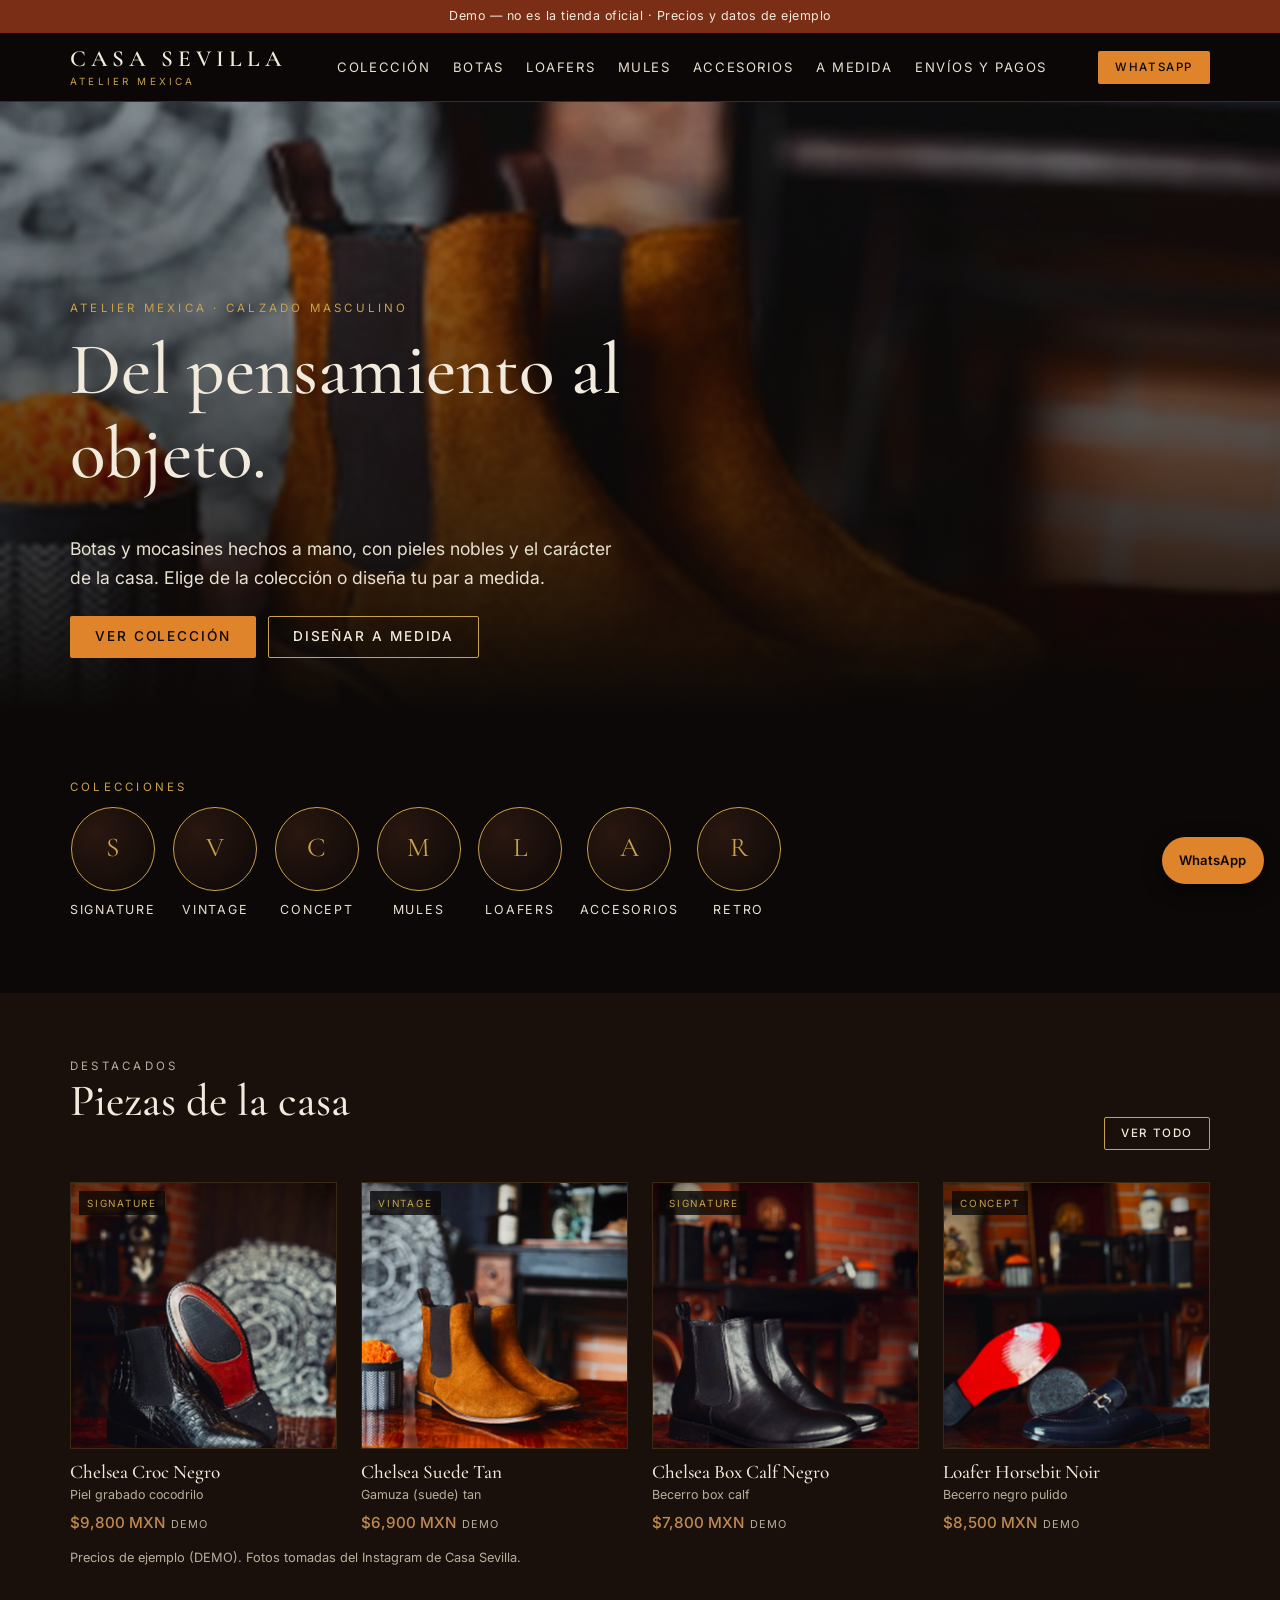
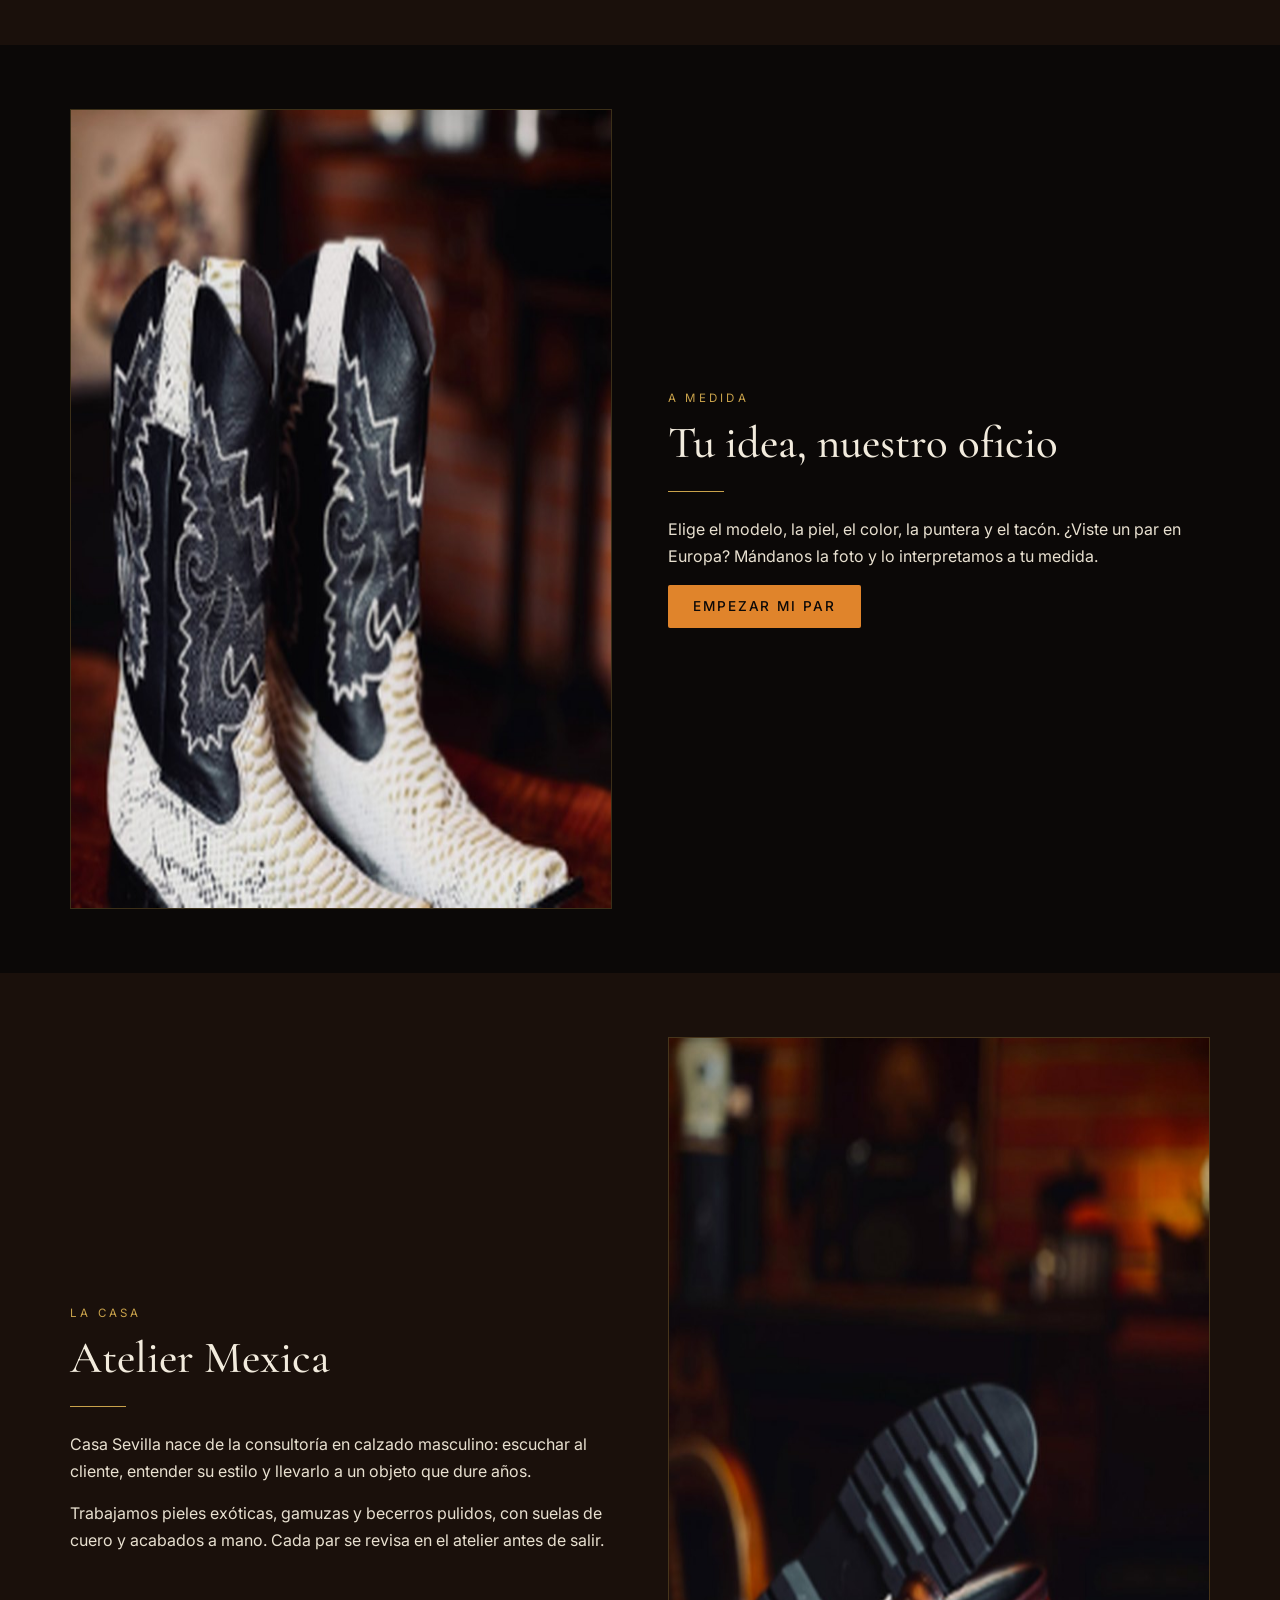
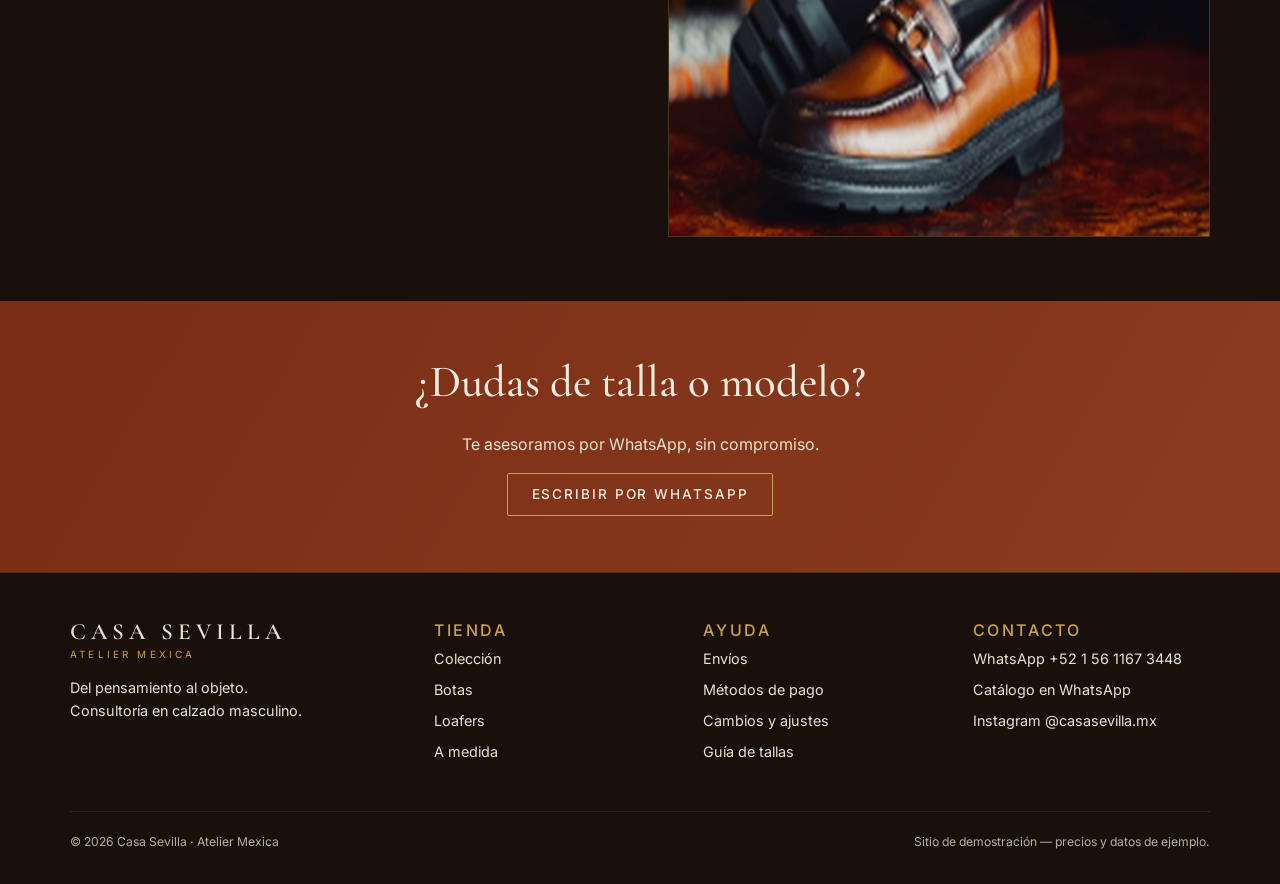
==== index.html @ e57d64a9 "Demo Casa Sevilla — Carmina UX + estilo Instagram Atelier Mexica" ====
<!doctype html>
<html lang="es-MX">
<head>
  <meta charset="utf-8">
  <meta name="viewport" content="width=device-width, initial-scale=1">
  <title>Casa Sevilla — Atelier Mexica (demo)</title>
  <meta name="description" content="Calzado masculino artesanal y a medida. Del pensamiento al objeto.">
  <meta name="robots" content="noindex">
  <meta name="theme-color" content="#0B0807">
  <link rel="preconnect" href="https://fonts.googleapis.com">
  <link rel="preconnect" href="https://fonts.gstatic.com" crossorigin>
  <link href="https://fonts.googleapis.com/css2?family=Cormorant+Garamond:wght@400;500;600&family=Inter:wght@400;500;600&display=swap" rel="stylesheet">
  <link rel="stylesheet" href="assets/styles.css">
</head>
<body>
  <a class="skip" href="#main">Saltar al contenido</a>
  <div class="demo-banner" role="note">Demo — no es la tienda oficial · Precios y datos de ejemplo</div>
  <header class="site-header">
    <div class="wrap header-inner">
      <a class="logo" href="index.html" aria-label="Casa Sevilla, inicio"><strong>CASA SEVILLA</strong><small>Atelier Mexica</small></a>
      <button class="menu-toggle" type="button" aria-expanded="false" aria-controls="main-nav">Menú</button>
      <nav id="main-nav" class="main-nav" aria-label="Principal">
        <ul>
          <li><a href="catalogo.html">Colección</a></li>
          <li><a href="catalogo.html?tipo=botas">Botas</a></li>
          <li><a href="catalogo.html?tipo=loafers">Loafers</a></li>
          <li><a href="catalogo.html?tipo=mules">Mules</a></li>
          <li><a href="catalogo.html?tipo=accesorios">Accesorios</a></li>
          <li><a href="a-medida.html">A medida</a></li>
          <li><a href="envios-pagos.html">Envíos y pagos</a></li>
        </ul>
      </nav>
      <a class="btn btn-primary btn-sm header-cta" href="https://wa.me/5215611673448?text=Hola%20Casa%20Sevilla%2C%20quiero%20informaci%C3%B3n%20de%20sus%20modelos." target="_blank" rel="noopener">WhatsApp</a>
    </div>
  </header>

  <main id="main">
    <section class="hero" style="background-image:url('assets/img/prod-02.jpg')">
      <div class="wrap"><div class="hero-content">
        <p class="eyebrow">Atelier Mexica · Calzado masculino</p>
        <h1>Del pensamiento al objeto.</h1>
        <p class="lead">Botas y mocasines hechos a mano, con pieles nobles y el carácter de la casa. Elige de la colección o diseña tu par a medida.</p>
        <div class="actions">
          <a class="btn btn-primary" href="catalogo.html">Ver colección</a>
          <a class="btn btn-ghost" href="a-medida.html">Diseñar a medida</a>
        </div>
      </div></div>
    </section>

    <section class="section" aria-labelledby="cols-title">
      <div class="wrap">
        <p class="eyebrow">Colecciones</p>
        <h2 id="cols-title" class="visually-hidden">Colecciones</h2>
        <nav class="collections" aria-label="Colecciones">
          <a class="collection" href="catalogo.html?col=signature"><span class="ring" aria-hidden="true">S</span>Signature</a>
          <a class="collection" href="catalogo.html?col=vintage"><span class="ring" aria-hidden="true">V</span>Vintage</a>
          <a class="collection" href="catalogo.html?col=concept"><span class="ring" aria-hidden="true">C</span>Concept</a>
          <a class="collection" href="catalogo.html?tipo=mules"><span class="ring" aria-hidden="true">M</span>Mules</a>
          <a class="collection" href="catalogo.html?col=loafers"><span class="ring" aria-hidden="true">L</span>Loafers</a>
          <a class="collection" href="catalogo.html?tipo=accesorios"><span class="ring" aria-hidden="true">A</span>Accesorios</a>
          <a class="collection" href="catalogo.html?col=retro"><span class="ring" aria-hidden="true">R</span>Retro</a>
        </nav>
      </div>
    </section>

    <section class="section section-alt" aria-labelledby="dest-title">
      <div class="wrap">
        <div class="section-head">
          <div>
            <p class="eyebrow">Destacados</p>
            <h2 id="dest-title">Piezas de la casa</h2>
          </div>
          <a class="btn btn-ghost btn-sm" href="catalogo.html">Ver todo</a>
        </div>
        <div class="grid grid-4" data-featured></div>
        <p class="notice">Precios de ejemplo (DEMO). Fotos tomadas del Instagram de Casa Sevilla.</p>
      </div>
    </section>

    <section class="section" aria-labelledby="mto-title">
      <div class="wrap split">
        <img src="assets/img/prod-08.jpg" alt="Bota vaquera de pitón crema con caña bordada" width="800" height="800" loading="lazy">
        <div>
          <p class="eyebrow">A medida</p>
          <h2 id="mto-title">Tu idea, nuestro oficio</h2>
          <div class="divider"></div>
          <p>Elige el modelo, la piel, el color, la puntera y el tacón. ¿Viste un par en Europa? Mándanos la foto y lo interpretamos a tu medida.</p>
          <a class="btn btn-primary" href="a-medida.html">Empezar mi par</a>
        </div>
      </div>
    </section>

    <section class="section section-alt" aria-labelledby="hist-title">
      <div class="wrap split">
        <div>
          <p class="eyebrow">La casa</p>
          <h2 id="hist-title">Atelier Mexica</h2>
          <div class="divider"></div>
          <p>Casa Sevilla nace de la consultoría en calzado masculino: escuchar al cliente, entender su estilo y llevarlo a un objeto que dure años.</p>
          <p>Trabajamos pieles exóticas, gamuzas y becerros pulidos, con suelas de cuero y acabados a mano. Cada par se revisa en el atelier antes de salir.</p>
        </div>
        <img src="assets/img/prod-06.jpg" alt="Loafer horsebit cognac con suela tractor sobre mesa de madera tallada" width="800" height="800" loading="lazy">
      </div>
    </section>

    <section class="cta-band">
      <div class="wrap">
        <h2>¿Dudas de talla o modelo?</h2>
        <p>Te asesoramos por WhatsApp, sin compromiso.</p>
        <a class="btn btn-ghost" href="https://wa.me/5215611673448?text=Hola%20Casa%20Sevilla%2C%20quiero%20informaci%C3%B3n%20de%20sus%20modelos." target="_blank" rel="noopener">Escribir por WhatsApp</a>
      </div>
    </section>
  </main>

  <footer class="site-footer">
    <div class="wrap">
      <div class="footer-grid">
        <div>
          <a class="logo" href="index.html"><strong>CASA SEVILLA</strong><small>Atelier Mexica</small></a>
          <p style="margin-top:1rem">Del pensamiento al objeto.<br>Consultoría en calzado masculino.</p>
        </div>
        <div>
          <h2>Tienda</h2>
          <ul>
            <li><a href="catalogo.html">Colección</a></li>
            <li><a href="catalogo.html?tipo=botas">Botas</a></li>
            <li><a href="catalogo.html?tipo=loafers">Loafers</a></li>
            <li><a href="a-medida.html">A medida</a></li>
          </ul>
        </div>
        <div>
          <h2>Ayuda</h2>
          <ul>
            <li><a href="envios-pagos.html#envios">Envíos</a></li>
            <li><a href="envios-pagos.html#pagos">Métodos de pago</a></li>
            <li><a href="envios-pagos.html#cambios">Cambios y ajustes</a></li>
            <li><a href="envios-pagos.html#tallas">Guía de tallas</a></li>
          </ul>
        </div>
        <div>
          <h2>Contacto</h2>
          <ul>
            <li><a href="https://wa.me/5215611673448?text=Hola%20Casa%20Sevilla%2C%20quiero%20informaci%C3%B3n%20de%20sus%20modelos." target="_blank" rel="noopener">WhatsApp +52 1 56 1167 3448</a></li>
            <li><a href="https://wa.me/c/5215611673448" target="_blank" rel="noopener">Catálogo en WhatsApp</a></li>
            <li><a href="https://www.instagram.com/casasevilla.mx/" target="_blank" rel="noopener">Instagram @casasevilla.mx</a></li>
          </ul>
        </div>
      </div>
      <div class="footer-bottom">
        <span>© <span data-year>2026</span> Casa Sevilla · Atelier Mexica</span>
        <span>Sitio de demostración — precios y datos de ejemplo.</span>
      </div>
    </div>
  </footer>
  <a class="wa-float" href="https://wa.me/5215611673448?text=Hola%20Casa%20Sevilla%2C%20quiero%20informaci%C3%B3n%20de%20sus%20modelos." target="_blank" rel="noopener" aria-label="Escríbenos por WhatsApp">WhatsApp</a>
  <script src="assets/main.js" defer></script>
</body>
</html>
---- assets/styles.css ----
/* Casa Sevilla — demo estática. Un solo CSS, móvil primero. */
:root{
  --bg:#0B0807; --sec:#1A100B; --brown:#2A1710;
  --brick:#B4552D; --brick-d:#8A3B20; --mahogany:#7A2E16;
  --amber:#E0842B; --gold:#C9A24B; --cognac:#9A4A22; --tan:#C08A4E;
  --cream:#F2EBDD; --cream-2:#E8E0D0; --muted:#B9AE9C; --red:#D01A1A;
  --serif:"Cormorant Garamond",Georgia,serif; --sans:"Inter",system-ui,sans-serif;
  --max:1180px; --r:2px;
}
*,*::before,*::after{box-sizing:border-box}
html{scroll-behavior:smooth}
body{margin:0;background:var(--bg);color:var(--cream-2);font:400 1rem/1.65 var(--sans);-webkit-font-smoothing:antialiased}
img{max-width:100%;display:block}
a{color:var(--amber)}
a:hover{color:var(--gold)}
:focus-visible{outline:2px solid var(--amber);outline-offset:3px}
h1,h2,h3{font-family:var(--serif);font-weight:500;color:var(--cream);line-height:1.15;margin:0 0 .5em}
h1{font-size:clamp(2.4rem,8vw,4.6rem)}
h2{font-size:clamp(1.9rem,5vw,2.8rem)}
h3{font-size:1.45rem}
p{margin:0 0 1em}
.wrap{max-width:var(--max);margin:0 auto;padding:0 1.25rem}
.eyebrow{font-size:.72rem;letter-spacing:.28em;text-transform:uppercase;color:var(--gold);margin:0 0 .8em}
.skip{position:absolute;left:-999px;top:0;background:var(--amber);color:var(--bg);padding:.5rem 1rem;z-index:100}
.skip:focus{left:0}
.visually-hidden{position:absolute!important;width:1px;height:1px;overflow:hidden;clip:rect(0 0 0 0)}

/* Banner demo */
.demo-banner{background:var(--mahogany);color:var(--cream);text-align:center;font-size:.78rem;padding:.4rem 1rem;letter-spacing:.04em}

/* Header */
.site-header{position:sticky;top:0;z-index:50;background:rgba(11,8,7,.94);backdrop-filter:blur(6px);border-bottom:1px solid rgba(201,162,75,.25)}
.header-inner{display:flex;align-items:center;justify-content:space-between;gap:1rem;min-height:68px}
.logo{text-decoration:none;color:var(--cream);display:flex;flex-direction:column;line-height:1}
.logo strong{font-family:var(--serif);font-weight:600;font-size:1.3rem;letter-spacing:.16em;white-space:nowrap}
@media (min-width:760px){.logo strong{font-size:1.45rem;letter-spacing:.22em}}
.logo small{font-size:.62rem;letter-spacing:.32em;text-transform:uppercase;color:var(--gold);margin-top:.35rem}
.menu-toggle{background:none;border:1px solid var(--gold);color:var(--cream);padding:.45rem .75rem;font:inherit;font-size:.85rem;cursor:pointer;border-radius:var(--r)}
.main-nav{display:none;position:absolute;left:0;right:0;top:100%;background:var(--sec);border-bottom:1px solid rgba(201,162,75,.25)}
.main-nav.open{display:block}
.main-nav ul{list-style:none;margin:0;padding:.5rem 1.25rem 1.25rem}
.main-nav a{display:block;padding:.75rem 0;color:var(--cream-2);text-decoration:none;font-size:.95rem;letter-spacing:.06em;border-bottom:1px solid rgba(232,224,208,.08)}
.main-nav a:hover,.main-nav a[aria-current="page"]{color:var(--amber)}
.btn.header-cta{display:none}
@media (min-width:980px){
  .menu-toggle{display:none}
  .main-nav{display:block;position:static;background:none;border:0}
  .main-nav ul{display:flex;gap:1.4rem;padding:0}
  .main-nav a{border:0;padding:.25rem 0;font-size:.82rem;text-transform:uppercase;letter-spacing:.12em}
  .btn.header-cta{display:inline-flex}
}

/* Botones */
.btn{display:inline-flex;align-items:center;justify-content:center;gap:.5rem;padding:.85rem 1.5rem;font:500 .85rem/1 var(--sans);letter-spacing:.14em;text-transform:uppercase;text-decoration:none;border-radius:var(--r);border:1px solid transparent;cursor:pointer;transition:background .2s,color .2s,border-color .2s}
.btn-primary{background:var(--amber);color:var(--bg)}
.btn-primary:hover{background:var(--gold);color:var(--bg)}
.btn-ghost{border-color:var(--gold);color:var(--cream)}
.btn-ghost:hover{background:var(--gold);color:var(--bg)}
.btn-sm{padding:.6rem 1rem;font-size:.72rem}
.btn-block{width:100%}

/* Hero */
.hero{position:relative;min-height:68vh;display:flex;align-items:flex-end;background:var(--sec) center 70%/cover no-repeat;isolation:isolate}
.hero::after{content:"";position:absolute;inset:0;z-index:-1;background:linear-gradient(180deg,rgba(11,8,7,.25) 0%,rgba(11,8,7,.55) 45%,var(--bg) 100%)}
.hero>.wrap{width:100%}
.hero-content{padding:4rem 0 3.5rem;max-width:640px}
.hero p.lead{font-size:1.1rem;color:var(--cream-2);max-width:32em}
.hero .actions{display:flex;flex-wrap:wrap;gap:.75rem;margin-top:1.5rem}
.page-hero{background:linear-gradient(180deg,var(--brown),var(--bg));padding:3.5rem 0 2.5rem;border-bottom:1px solid rgba(201,162,75,.15)}
.page-hero p{max-width:40em;color:var(--muted)}

/* Secciones */
.section{padding:4rem 0}
.section-alt{background:var(--sec)}
.section-head{display:flex;flex-wrap:wrap;justify-content:space-between;align-items:end;gap:1rem;margin-bottom:2rem}
.section-head p{color:var(--muted);max-width:36em;margin:0}
.divider{width:56px;height:1px;background:var(--gold);margin:1rem 0 1.5rem}

/* Colecciones (highlights IG) */
.collections{display:flex;gap:1.1rem;overflow-x:auto;padding-bottom:.5rem;scroll-snap-type:x mandatory}
.collection{flex:0 0 auto;scroll-snap-align:start;text-align:center;text-decoration:none;color:var(--cream-2);font-size:.78rem;letter-spacing:.14em;text-transform:uppercase}
.collection span.ring{display:grid;place-items:center;width:84px;height:84px;margin:0 auto .6rem;border-radius:50%;border:1px solid var(--gold);background:radial-gradient(circle at 30% 30%,var(--brown),var(--bg));font-family:var(--serif);font-size:1.7rem;color:var(--gold);text-transform:none;letter-spacing:0;transition:border-color .2s}
.collection:hover span.ring{border-color:var(--amber);color:var(--amber)}

/* Grid productos */
.grid{display:grid;grid-template-columns:repeat(2,1fr);gap:1rem}
@media (min-width:760px){.grid{grid-template-columns:repeat(3,1fr);gap:1.5rem}}
@media (min-width:1100px){.grid-4{grid-template-columns:repeat(4,1fr)}}
.card{text-decoration:none;color:inherit;display:block}
.card .thumb{position:relative;aspect-ratio:1/1;overflow:hidden;background:var(--sec);border:1px solid rgba(201,162,75,.18)}
.card .thumb img{width:100%;height:100%;object-fit:cover;transition:transform .5s}
.card:hover .thumb img{transform:scale(1.04)}
.card .tag{position:absolute;top:.5rem;left:.5rem;background:rgba(11,8,7,.8);color:var(--gold);font-size:.62rem;letter-spacing:.18em;text-transform:uppercase;padding:.25rem .5rem}
.card h3{font-size:1.2rem;margin:.75rem 0 .15rem}
.card .meta{font-size:.78rem;color:var(--muted);margin:0}
.price{color:var(--tan);font-weight:500;font-size:.95rem;margin:.25rem 0 0}
.price small{color:var(--muted);font-weight:400;font-size:.68rem;letter-spacing:.1em;margin-left:.35rem}

/* Placeholder elegante */
.ph{display:grid;place-items:center;width:100%;height:100%;background:var(--sec);border:1px solid var(--gold);font-family:var(--serif);color:var(--gold);font-size:1.3rem;text-align:center;padding:1rem}

/* Filtros */
.filters{display:flex;gap:.5rem;overflow-x:auto;margin-bottom:2rem;padding-bottom:.25rem}
.filter{flex:0 0 auto;background:none;border:1px solid rgba(201,162,75,.4);color:var(--cream-2);padding:.5rem 1rem;font:inherit;font-size:.8rem;letter-spacing:.08em;border-radius:999px;cursor:pointer}
.filter[aria-pressed="true"],.filter:hover{background:var(--gold);border-color:var(--gold);color:var(--bg)}
.empty{color:var(--muted)}

/* Bloques split */
.split{display:grid;gap:2rem;align-items:center}
@media (min-width:860px){.split{grid-template-columns:1fr 1fr;gap:3.5rem}}
.split img{border:1px solid rgba(201,162,75,.25)}

/* Pasos */
.steps{list-style:none;padding:0;margin:0;display:grid;gap:1rem;counter-reset:s}
@media (min-width:760px){.steps{grid-template-columns:repeat(5,1fr)}}
.steps li{counter-increment:s;background:var(--brown);border-top:2px solid var(--brick);padding:1.25rem}
.steps li::before{content:counter(s,decimal-leading-zero);display:block;font-family:var(--serif);font-size:2rem;color:var(--amber);line-height:1;margin-bottom:.5rem}
.steps h3{font-size:1.15rem;margin:0 0 .25rem}
.steps p{font-size:.88rem;color:var(--muted);margin:0}

/* Ficha producto */
.product{display:grid;gap:2rem;padding:2.5rem 0 4rem}
@media (min-width:900px){.product{grid-template-columns:1.1fr 1fr;gap:3.5rem}}
.gallery-main{aspect-ratio:1/1;border:1px solid rgba(201,162,75,.25);overflow:hidden;background:var(--sec)}
.gallery-main img{width:100%;height:100%;object-fit:cover}
.breadcrumb{font-size:.78rem;color:var(--muted);padding-top:1.5rem}
.breadcrumb a{color:var(--muted)}
.sizes{display:flex;flex-wrap:wrap;gap:.5rem;border:0;padding:0;margin:0 0 .5rem}
.sizes legend{font-size:.8rem;letter-spacing:.12em;text-transform:uppercase;color:var(--gold);margin-bottom:.6rem}
.sizes label{position:relative}
.sizes input{position:absolute;opacity:0}
.sizes span{display:grid;place-items:center;min-width:48px;height:44px;border:1px solid rgba(232,224,208,.3);font-size:.9rem;cursor:pointer}
.sizes input:checked+span{background:var(--cream);color:var(--bg);border-color:var(--cream)}
.sizes input:focus-visible+span{outline:2px solid var(--amber);outline-offset:2px}
.specs{border-top:1px solid rgba(232,224,208,.12);margin-top:1.5rem}
.specs details{border-bottom:1px solid rgba(232,224,208,.12);padding:.9rem 0}
.specs summary{cursor:pointer;font-family:var(--serif);font-size:1.2rem;color:var(--cream)}
.specs p{margin:.6rem 0 0;color:var(--muted);font-size:.92rem}
.badges{list-style:none;padding:0;margin:1.5rem 0 0;display:grid;gap:.4rem;font-size:.85rem;color:var(--muted)}
.badges li::before{content:"◆ ";color:var(--gold)}
.notice{font-size:.8rem;color:var(--muted);margin-top:.75rem}
.form-error{color:#ff8a6a;font-size:.85rem;min-height:1.2em;margin:.5rem 0}

/* Formularios */
.form{display:grid;gap:1.1rem;background:var(--sec);border:1px solid rgba(201,162,75,.25);padding:1.5rem}
@media (min-width:760px){.form{grid-template-columns:1fr 1fr;padding:2rem}.form .full{grid-column:1/-1}}
.field label{display:block;font-size:.78rem;letter-spacing:.12em;text-transform:uppercase;color:var(--gold);margin-bottom:.4rem}
.field input,.field select,.field textarea{width:100%;background:var(--bg);color:var(--cream);border:1px solid rgba(232,224,208,.28);border-radius:var(--r);padding:.75rem .85rem;font:inherit;font-size:16px}
.field input:focus,.field select:focus,.field textarea:focus{border-color:var(--amber);outline:none;box-shadow:0 0 0 2px rgba(224,132,43,.35)}
.field .hint{font-size:.76rem;color:var(--muted);margin:.35rem 0 0}

/* Info cards */
.info-grid{display:grid;gap:1rem}
@media (min-width:760px){.info-grid{grid-template-columns:repeat(2,1fr);gap:1.5rem}}
.info{background:var(--brown);padding:1.5rem;border-left:2px solid var(--gold)}
.info ul{padding-left:1.1rem;margin:0}
.info li{margin-bottom:.35rem}
.demo-data{font-family:ui-monospace,Menlo,monospace;background:var(--bg);border:1px dashed var(--brick);padding:.9rem;font-size:.85rem;color:var(--cream-2)}
.demo-data b{color:var(--red)}
.faq details{border-bottom:1px solid rgba(232,224,208,.12);padding:1rem 0}
.faq summary{cursor:pointer;font-family:var(--serif);font-size:1.25rem;color:var(--cream)}
.faq p{margin:.6rem 0 0;color:var(--muted)}

/* CTA band */
.cta-band{background:linear-gradient(120deg,var(--mahogany),var(--brick-d));text-align:center;padding:3.5rem 0}
.cta-band p{color:var(--cream-2)}

/* Footer */
.site-footer{background:var(--sec);border-top:1px solid rgba(201,162,75,.25);padding:3rem 0 2rem;font-size:.9rem}
.footer-grid{display:grid;gap:2rem}
@media (min-width:760px){.footer-grid{grid-template-columns:1.4fr 1fr 1fr 1fr}}
.site-footer h2{font-size:1rem;font-family:var(--sans);letter-spacing:.16em;text-transform:uppercase;color:var(--gold)}
.site-footer ul{list-style:none;padding:0;margin:0}
.site-footer li{margin-bottom:.45rem}
.site-footer a{color:var(--cream-2);text-decoration:none}
.site-footer a:hover{color:var(--amber)}
.footer-bottom{margin-top:2.5rem;padding-top:1.25rem;border-top:1px solid rgba(232,224,208,.1);font-size:.76rem;color:var(--muted);display:flex;flex-wrap:wrap;justify-content:space-between;gap:.5rem}

/* WhatsApp flotante */
.wa-float{position:fixed;right:1rem;bottom:1rem;z-index:60;background:var(--amber);color:var(--bg);border-radius:999px;padding:.8rem 1.1rem;font-weight:600;font-size:.82rem;text-decoration:none;box-shadow:0 6px 20px rgba(0,0,0,.45)}
.wa-float:hover{background:var(--gold);color:var(--bg)}

@media (prefers-reduced-motion:reduce){*{transition:none!important;scroll-behavior:auto!important}}

/* Tabla de tallas */
.info th,.info td{padding:.55rem .5rem;border-bottom:1px solid rgba(232,224,208,.12)}
.info th{color:var(--gold);font-weight:500;font-size:.8rem;letter-spacing:.12em}
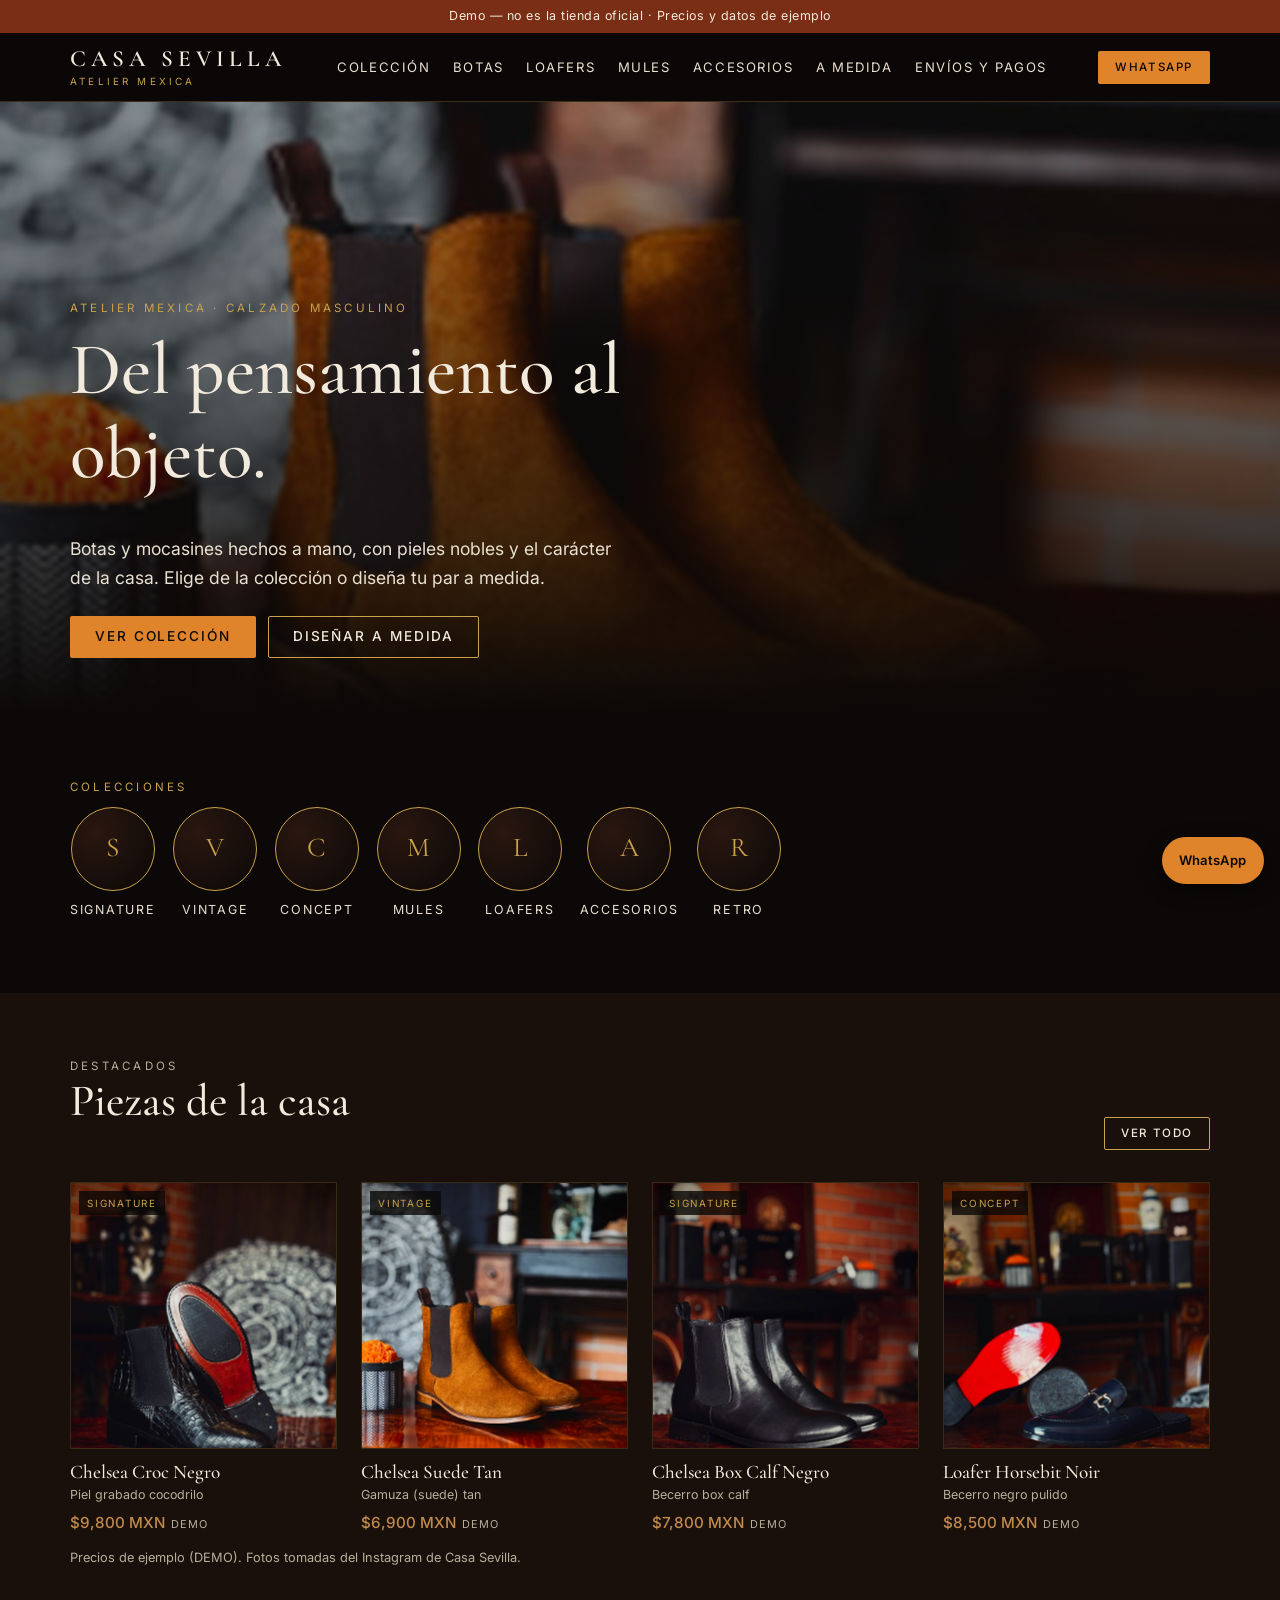
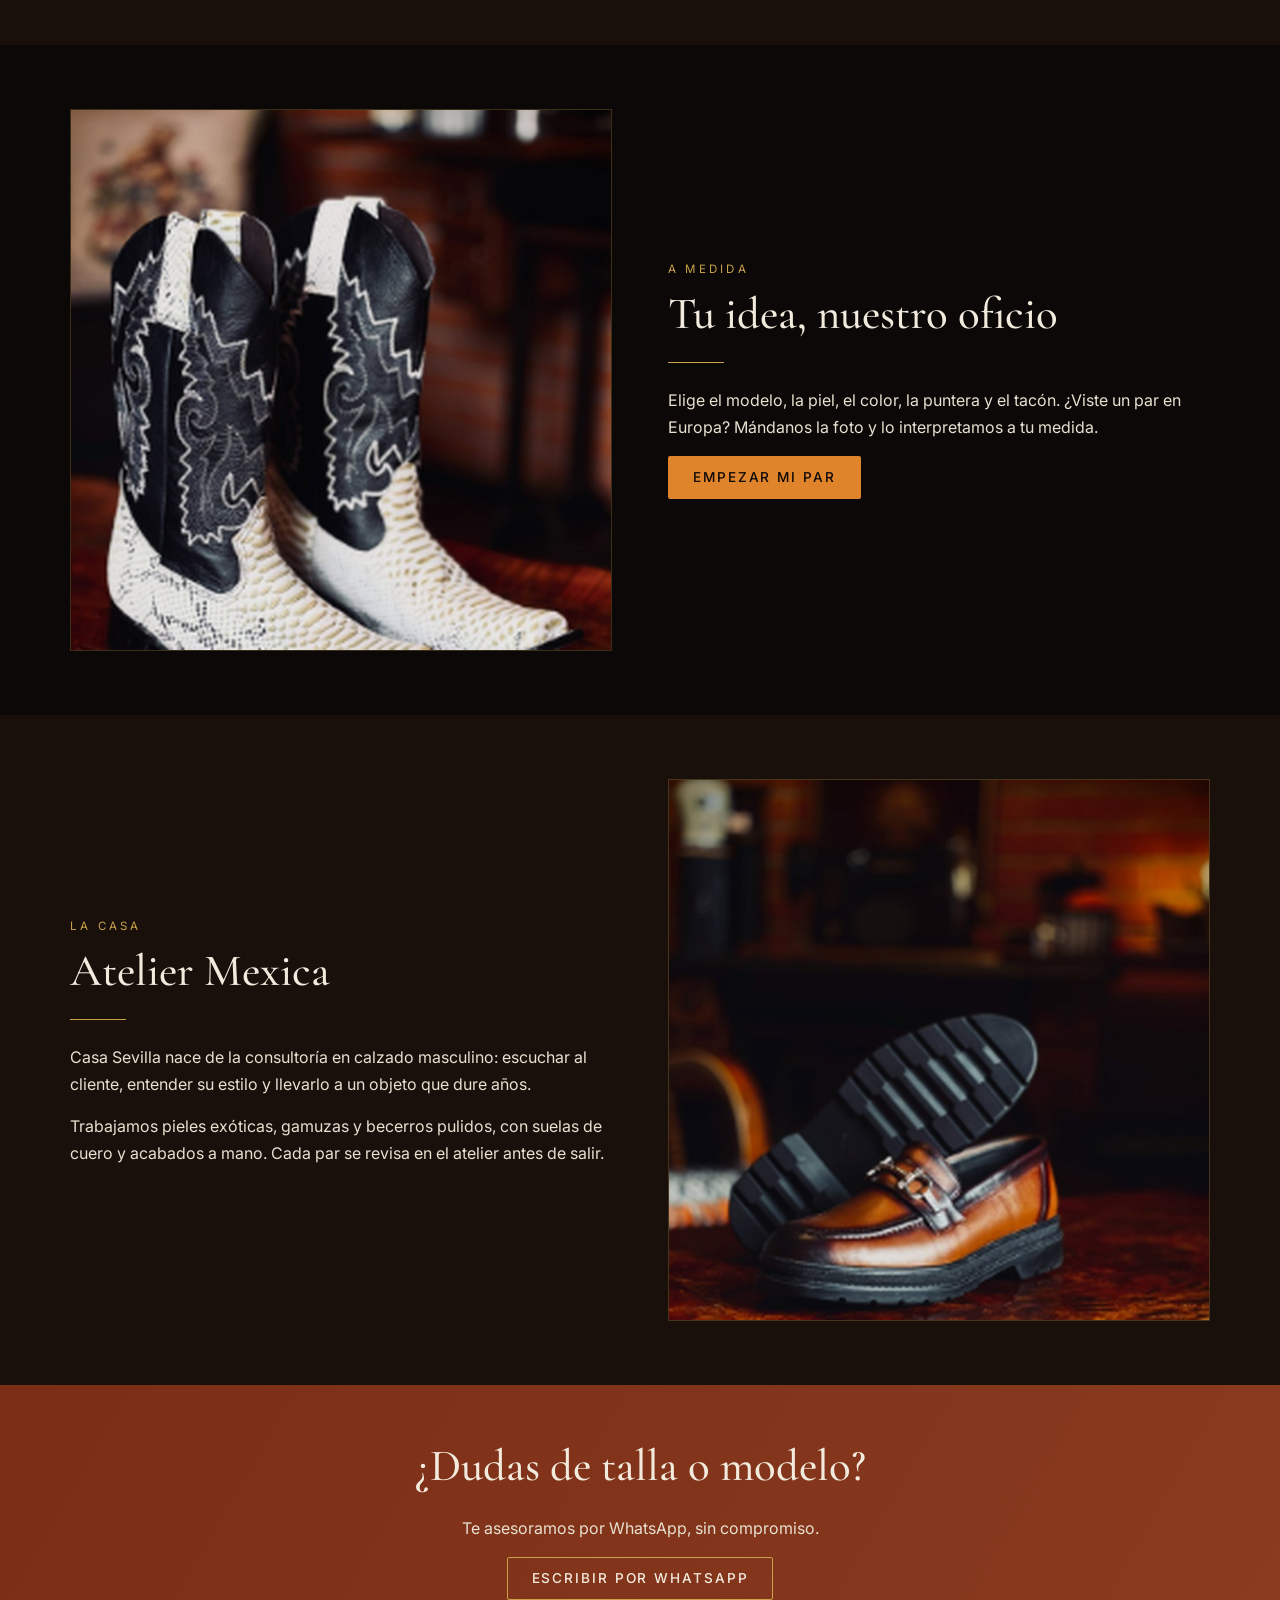
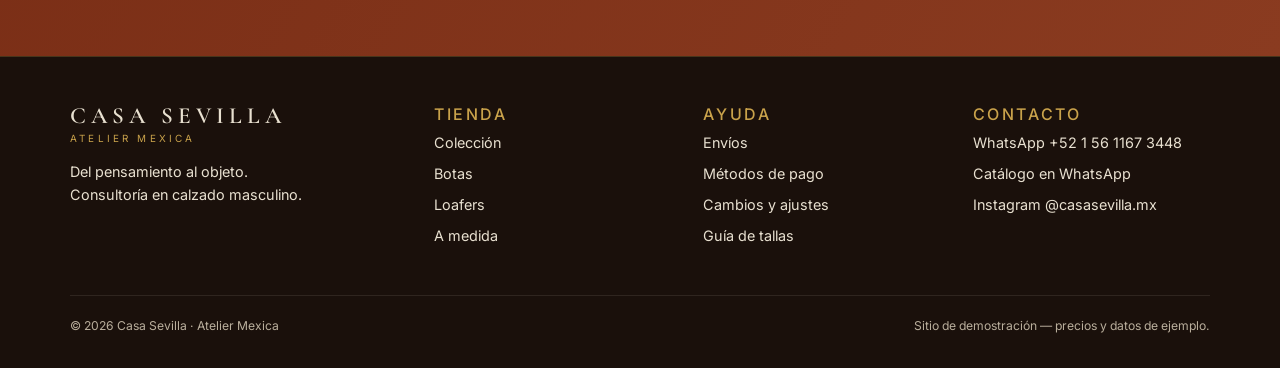
==== commit 9c049866: "Moderniza la demo con prácticas de modern-web-guidance El escáner no encontró patrones legacy. Se ap" ====
--- a/index.html
+++ b/index.html
@@ -10,7 +10,7 @@
   <link rel="preconnect" href="https://fonts.googleapis.com">
   <link rel="preconnect" href="https://fonts.gstatic.com" crossorigin>
   <link href="https://fonts.googleapis.com/css2?family=Cormorant+Garamond:wght@400;500;600&family=Inter:wght@400;500;600&display=swap" rel="stylesheet">
-  <link rel="stylesheet" href="assets/styles.css">
+  <link rel="stylesheet" href="assets/styles.css?v=20261116">
 </head>
 <body>
   <a class="skip" href="#main">Saltar al contenido</a>
@@ -35,7 +35,8 @@
   </header>
 
   <main id="main">
-    <section class="hero" style="background-image:url('assets/img/prod-02.jpg')">
+    <section class="hero">
+      <img class="hero-media" src="assets/img/prod-02.jpg" alt="Bota Chelsea de gamuza color tabaco" width="800" height="800" fetchpriority="high" decoding="async">
       <div class="wrap"><div class="hero-content">
         <p class="eyebrow">Atelier Mexica · Calzado masculino</p>
         <h1>Del pensamiento al objeto.</h1>
@@ -79,7 +80,7 @@
 
     <section class="section" aria-labelledby="mto-title">
       <div class="wrap split">
-        <img src="assets/img/prod-08.jpg" alt="Bota vaquera de pitón crema con caña bordada" width="800" height="800" loading="lazy">
+        <img src="assets/img/prod-08.jpg" alt="Bota vaquera de pitón crema con caña bordada" width="800" height="800" loading="lazy" decoding="async">
         <div>
           <p class="eyebrow">A medida</p>
           <h2 id="mto-title">Tu idea, nuestro oficio</h2>
@@ -99,7 +100,7 @@
           <p>Casa Sevilla nace de la consultoría en calzado masculino: escuchar al cliente, entender su estilo y llevarlo a un objeto que dure años.</p>
           <p>Trabajamos pieles exóticas, gamuzas y becerros pulidos, con suelas de cuero y acabados a mano. Cada par se revisa en el atelier antes de salir.</p>
         </div>
-        <img src="assets/img/prod-06.jpg" alt="Loafer horsebit cognac con suela tractor sobre mesa de madera tallada" width="800" height="800" loading="lazy">
+        <img src="assets/img/prod-06.jpg" alt="Loafer horsebit cognac con suela tractor sobre mesa de madera tallada" width="800" height="800" loading="lazy" decoding="async">
       </div>
     </section>
 
@@ -153,6 +154,6 @@
     </div>
   </footer>
   <a class="wa-float" href="https://wa.me/5215611673448?text=Hola%20Casa%20Sevilla%2C%20quiero%20informaci%C3%B3n%20de%20sus%20modelos." target="_blank" rel="noopener" aria-label="Escríbenos por WhatsApp">WhatsApp</a>
-  <script src="assets/main.js" defer></script>
+  <script src="assets/main.js?v=20261116" defer></script>
 </body>
 </html>
--- a/assets/styles.css
+++ b/assets/styles.css
@@ -8,9 +8,9 @@
   --max:1180px; --r:2px;
 }
 *,*::before,*::after{box-sizing:border-box}
-html{scroll-behavior:smooth}
+html{scroll-behavior:smooth;color-scheme:dark;scroll-padding-top:5.5rem}
 body{margin:0;background:var(--bg);color:var(--cream-2);font:400 1rem/1.65 var(--sans);-webkit-font-smoothing:antialiased}
-img{max-width:100%;display:block}
+img{max-width:100%;height:auto;display:block}
 a{color:var(--amber)}
 a:hover{color:var(--gold)}
 :focus-visible{outline:2px solid var(--amber);outline-offset:3px}
@@ -23,7 +23,7 @@
 .eyebrow{font-size:.72rem;letter-spacing:.28em;text-transform:uppercase;color:var(--gold);margin:0 0 .8em}
 .skip{position:absolute;left:-999px;top:0;background:var(--amber);color:var(--bg);padding:.5rem 1rem;z-index:100}
 .skip:focus{left:0}
-.visually-hidden{position:absolute!important;width:1px;height:1px;overflow:hidden;clip:rect(0 0 0 0)}
+.visually-hidden{position:absolute!important;width:1px;height:1px;overflow:hidden;clip-path:inset(50%);white-space:nowrap;border:0;padding:0;margin:-1px}
 
 /* Banner demo */
 .demo-banner{background:var(--mahogany);color:var(--cream);text-align:center;font-size:.78rem;padding:.4rem 1rem;letter-spacing:.04em}
@@ -60,7 +60,8 @@
 .btn-block{width:100%}
 
 /* Hero */
-.hero{position:relative;min-height:68vh;display:flex;align-items:flex-end;background:var(--sec) center 70%/cover no-repeat;isolation:isolate}
+.hero{position:relative;min-height:68vh;display:flex;align-items:flex-end;background:var(--sec);isolation:isolate}
+.hero-media{position:absolute;inset:0;z-index:-1;width:100%;height:100%;object-fit:cover;object-position:center 70%}
 .hero::after{content:"";position:absolute;inset:0;z-index:-1;background:linear-gradient(180deg,rgba(11,8,7,.25) 0%,rgba(11,8,7,.55) 45%,var(--bg) 100%)}
 .hero>.wrap{width:100%}
 .hero-content{padding:4rem 0 3.5rem;max-width:640px}
@@ -77,7 +78,7 @@
 .divider{width:56px;height:1px;background:var(--gold);margin:1rem 0 1.5rem}
 
 /* Colecciones (highlights IG) */
-.collections{display:flex;gap:1.1rem;overflow-x:auto;padding-bottom:.5rem;scroll-snap-type:x mandatory}
+.collections{display:flex;gap:1.1rem;overflow-x:auto;padding-bottom:.5rem;scroll-snap-type:x mandatory;scrollbar-width:thin;scrollbar-color:var(--gold) transparent}
 .collection{flex:0 0 auto;scroll-snap-align:start;text-align:center;text-decoration:none;color:var(--cream-2);font-size:.78rem;letter-spacing:.14em;text-transform:uppercase}
 .collection span.ring{display:grid;place-items:center;width:84px;height:84px;margin:0 auto .6rem;border-radius:50%;border:1px solid var(--gold);background:radial-gradient(circle at 30% 30%,var(--brown),var(--bg));font-family:var(--serif);font-size:1.7rem;color:var(--gold);text-transform:none;letter-spacing:0;transition:border-color .2s}
 .collection:hover span.ring{border-color:var(--amber);color:var(--amber)}
@@ -100,7 +101,7 @@
 .ph{display:grid;place-items:center;width:100%;height:100%;background:var(--sec);border:1px solid var(--gold);font-family:var(--serif);color:var(--gold);font-size:1.3rem;text-align:center;padding:1rem}
 
 /* Filtros */
-.filters{display:flex;gap:.5rem;overflow-x:auto;margin-bottom:2rem;padding-bottom:.25rem}
+.filters{display:flex;gap:.5rem;overflow-x:auto;margin-bottom:2rem;padding-bottom:.25rem;scrollbar-width:thin;scrollbar-color:var(--gold) transparent}
 .filter{flex:0 0 auto;background:none;border:1px solid rgba(201,162,75,.4);color:var(--cream-2);padding:.5rem 1rem;font:inherit;font-size:.8rem;letter-spacing:.08em;border-radius:999px;cursor:pointer}
 .filter[aria-pressed="true"],.filter:hover{background:var(--gold);border-color:var(--gold);color:var(--bg)}
 .empty{color:var(--muted)}
